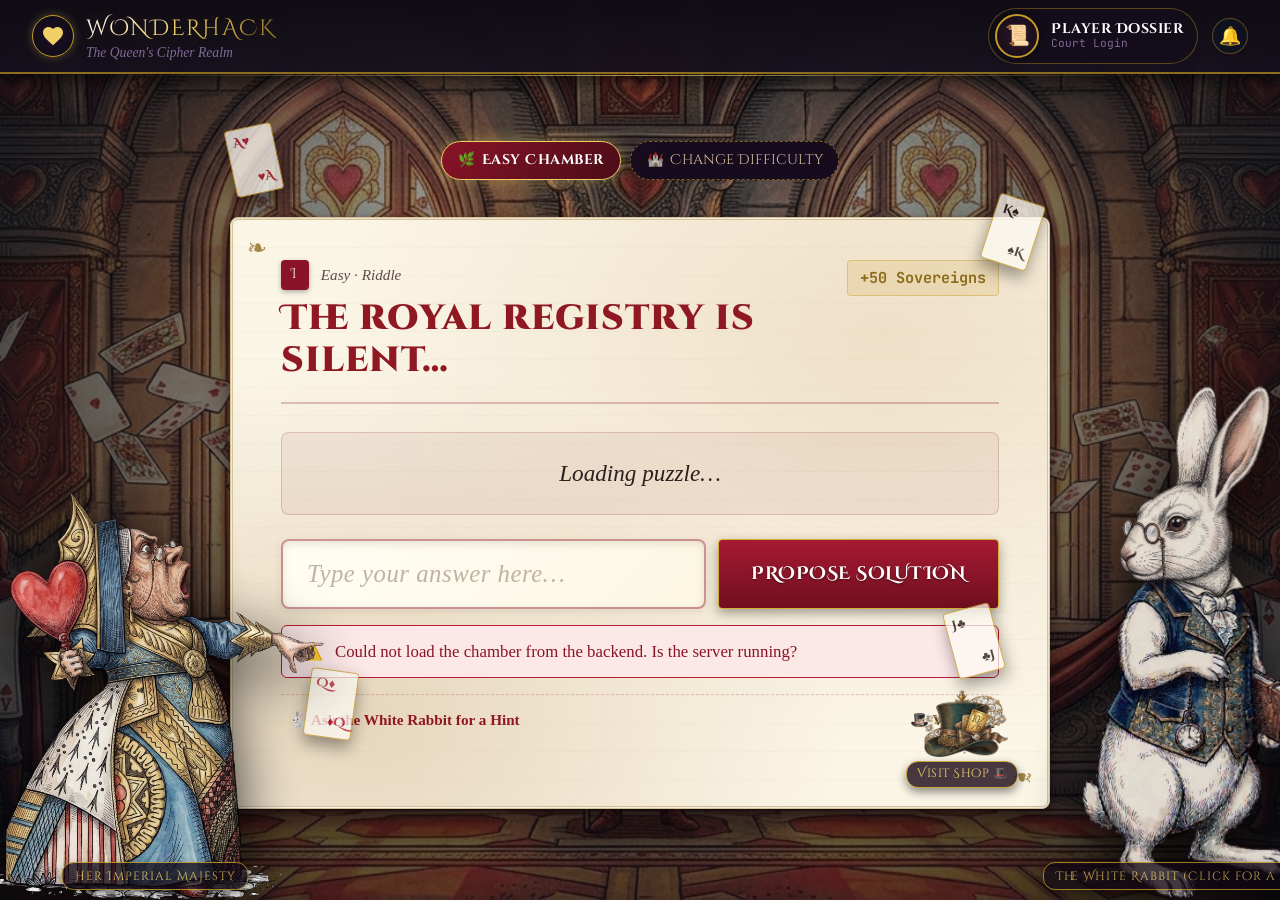
==== public/challenges/easy/index.html @ d00d1446 "Cache bust: bump all script version query params - main.js: 21 -> 22 - characters.js: 20 -> 21 - ses" ====
<!DOCTYPE html>
<html lang="en">
<head>
  <meta charset="UTF-8">
  <meta name="viewport" content="width=device-width, initial-scale=1.0">
  <meta http-equiv="Cache-Control" content="no-cache, no-store, must-revalidate">
  <title>Easy Trials: The Garden Gate — WonderHack</title>
  <link rel="stylesheet" href="../../css/main.css?v=15">
  <link rel="stylesheet" href="../../css/puzzles.css?v=14">
  <link rel="stylesheet" href="../../css/queen-corruption.css?v=1">
  <link rel="icon" type="image/svg+xml" href="../../assets/images/ui/card-suits.svg">
  <style>
    /* Hat icon position override for Easy */
    .parchment-window .puzzle-hat-btn { display: none !important; }
    .parchment-window .puzzle-hat-shop-link {
      position: absolute !important;
      left: auto !important; right: 18px !important;
      bottom: 18px !important; top: auto !important;
    }
    .parchment-window .puzzle-hat-shop-link .puzzle-hat-icon {
      width: 134px !important; height: 67px !important;
    }
    @media (max-width: 768px) {
      .parchment-window .puzzle-hat-shop-link .puzzle-hat-icon {
        width: 98px !important; height: 49px !important;
      }
    }

    /* ---- Puzzle question display ---- */
    .puzzle-question-box {
      background: rgba(122, 18, 35, 0.06);
      border: 1.5px solid rgba(122, 18, 35, 0.18);
      border-radius: 8px;
      padding: 1.25rem 1.5rem;
      margin-bottom: 1.5rem;
      font-family: var(--font-story);
      font-size: 1.45rem;
      line-height: 1.75;
      color: var(--parchment-ink);
      font-style: italic;
      text-align: center;
    }

    /* ---- Hint log below input ---- */
    #hint-log {
      display: none;
      margin-top: 1rem;
      padding: 0.75rem 1rem;
      background: rgba(240, 207, 101, 0.08);
      border: 1px dashed rgba(197, 155, 39, 0.4);
      border-radius: 6px;
      max-height: 220px;
      overflow-y: auto;
    }
    .hint-log-item {
      display: flex;
      gap: 0.5rem;
      align-items: flex-start;
      padding: 0.35rem 0;
      border-bottom: 1px dashed rgba(138, 19, 39, 0.1);
      font-family: var(--font-story);
      font-size: 0.95rem;
      color: var(--parchment-ink);
    }
    .hint-log-item:last-child { border-bottom: none; }
    .hint-log-number {
      white-space: nowrap;
      font-weight: 700;
      color: #7a3010;
      flex-shrink: 0;
    }
    .hint-log-text { font-style: italic; }

    /* ---- Locked tab style ---- */
    .puzzle-tab-btn.locked {
      opacity: 0.42;
      cursor: not-allowed;
      border-color: rgba(100, 100, 100, 0.3);
    }
    .puzzle-tab-btn.locked:hover {
      transform: none;
      background: rgba(20, 14, 26, 0.85);
      border-color: rgba(100, 100, 100, 0.3);
      color: var(--color-lavender-bright);
    }

    /* ---- Queen's Forbidden Gate Banner & Card Styles ---- */
    .gate-challenge-banner {
      background: rgba(20, 14, 26, 0.9);
      border: 1.5px solid var(--color-gold-antique);
      border-radius: 8px;
      padding: 0.9rem 1.4rem;
      margin-bottom: 1.25rem;
      display: flex;
      align-items: center;
      justify-content: space-between;
      gap: 1.25rem;
      box-shadow: var(--shadow-gothic-md);
      backdrop-filter: blur(8px);
    }
    .gate-banner-content {
      display: flex;
      align-items: center;
      gap: 1rem;
    }
    .gate-banner-icon {
      font-size: 2.2rem;
    }
    .gate-banner-title {
      font-family: var(--font-display);
      font-size: 1.15rem;
      color: var(--color-gold-bright);
      margin: 0 0 0.25rem 0;
      letter-spacing: 0.5px;
    }
    .gate-banner-text {
      font-family: var(--font-story);
      font-size: 0.95rem;
      color: #ede1cb;
      margin: 0;
      font-style: italic;
    }
    .narrative-clue {
      background: rgba(240, 207, 101, 0.1);
      border-left: 3px solid #c59b27;
      padding: 0.75rem 1.2rem;
      margin: 1.25rem 0;
      border-radius: 4px;
      font-family: var(--font-story);
      font-size: 1.05rem;
      color: #5a3010;
      line-height: 1.5;
    }
    .gate-status-card {
      background: #fdf8ef;
      border: 1.5px dashed #c4ab85;
      border-radius: 8px;
      padding: 1rem 1.5rem;
      margin-bottom: 1.5rem;
      display: flex;
      flex-wrap: wrap;
      gap: 1.5rem;
      justify-content: space-around;
      align-items: center;
    }
    .gate-status-row {
      display: flex;
      align-items: center;
      gap: 0.5rem;
      font-family: var(--font-mono);
      font-size: 0.95rem;
    }
    .gate-status-label {
      font-weight: 700;
      color: #6a4020;
    }
    .gate-status-val.status-locked {
      color: #8a1327;
      font-weight: 700;
      background: rgba(138, 19, 39, 0.1);
      padding: 0.2rem 0.6rem;
      border-radius: 4px;
    }
    .gate-status-val.status-granted {
      color: #25612c;
      font-weight: 700;
      background: rgba(37, 97, 44, 0.12);
      padding: 0.2rem 0.6rem;
      border-radius: 4px;
    }
    .gate-status-val.status-denied {
      color: #8a1327;
      font-weight: 700;
    }
    .gate-action-container {
      display: flex;
      justify-content: center;
      margin: 1.5rem 0;
    }
    .gate-unlock-btn {
      font-size: 1.15rem;
      padding: 0.85rem 2rem;
    }
    .gate-success-panel {
      margin-top: 1.5rem;
      display: flex;
      flex-direction: column;
      gap: 1.25rem;
      animation: fadeIn 0.4s ease;
    }
    .flag-container-card {
      background: #f3f9f3;
      border: 2px solid #3c8d45;
      border-radius: 8px;
      padding: 1.25rem 1.75rem;
      box-shadow: 0 4px 12px rgba(45, 106, 52, 0.15);
    }
    .flag-card-header {
      display: flex;
      align-items: center;
      gap: 0.75rem;
      margin-bottom: 0.75rem;
    }
    .flag-crown-icon {
      font-size: 1.8rem;
    }
    .flag-card-title {
      font-family: var(--font-display);
      font-size: 1.3rem;
      color: #1e5a26;
      margin: 0;
      letter-spacing: 0.5px;
    }
    .flag-box {
      display: flex;
      align-items: center;
      justify-content: space-between;
      flex-wrap: wrap;
      gap: 1rem;
      background: #fff;
      border: 1px solid #94cb9b;
      padding: 0.85rem 1.25rem;
      border-radius: 6px;
    }
    .flag-label {
      font-family: var(--font-story);
      font-weight: 700;
      color: #2a522e;
    }
    .flag-code {
      font-family: var(--font-mono);
      font-size: 1.2rem;
      font-weight: 700;
      color: #0e4b17;
      background: rgba(37, 97, 44, 0.08);
      padding: 0.3rem 0.75rem;
      border-radius: 4px;
      letter-spacing: 1px;
    }
    .educational-feedback-card {
      background: #fffdf5;
      border: 1.5px solid #d4af37;
      border-left: 5px solid #8a1327;
      border-radius: 8px;
      padding: 1.25rem 1.5rem;
    }
    .edu-title {
      font-family: var(--font-display);
      font-size: 1.15rem;
      color: #7a1223;
      margin: 0 0 0.5rem 0;
      letter-spacing: 0.5px;
    }
    .edu-text {
      font-family: var(--font-story);
      font-size: 1.05rem;
      line-height: 1.6;
      color: #3e2815;
      margin: 0;
    }
    .gate-tab-btn {
      border-color: rgba(197, 155, 39, 0.6) !important;
      color: var(--color-gold-bright) !important;
      font-weight: 700;
    }
    .gate-tab-btn.active {
      background: rgba(122, 18, 35, 0.85) !important;
      border-color: var(--color-gold-bright) !important;
    }
  </style>
</head>
<body class="puzzle-room-body" data-base-path="../../">

  <!-- Mount Point for Shared Header Navigation -->
  <header id="wonder-header-mount"></header>

  <!-- Ambient Floating Playing Cards -->
  <div class="floating-card-decor heart"    style="top: 14%; left: 18%; transform: rotate(-12deg);"><span>A♥</span><span style="align-self:flex-end;">♥A</span></div>
  <div class="floating-card-decor spade"   style="top: 22%; right: 19%; transform: rotate(18deg);"><span>K♠</span><span style="align-self:flex-end;">♠K</span></div>
  <div class="floating-card-decor diamond" style="bottom: 18%; left: 24%; transform: rotate(8deg);"><span>Q♦</span><span style="align-self:flex-end;">♦Q</span></div>
  <div class="floating-card-decor club"    style="bottom: 25%; right: 22%; transform: rotate(-15deg);"><span>J♣</span><span style="align-self:flex-end;">♣J</span></div>

  <!-- Queen of Hearts -->
  <aside class="queen-character-wrapper character-sprite" id="queen-sprite" title="Click to provoke Her Majesty's royal wrath">
    <img src="../../assets/images/characters/queen.png" alt="The Queen of Hearts">
    <div class="character-tag">Her Imperial Majesty</div>
  </aside>

  <!-- Queen's Speech Bubble -->
  <div class="dialogue-bubble bubble-queen" id="queen-bubble" role="dialog" aria-live="polite">
    <div class="dialogue-bubble-header">
      <span class="dialogue-speaker-name">Queen of Hearts</span>
      <button class="dialogue-close-btn" aria-label="Close speech bubble">&times;</button>
    </div>
    <div class="dialogue-bubble-text">"Off with their passwords! You dare enter my royal sanctuary?"</div>
  </div>

  <!-- White Rabbit -->
  <aside class="rabbit-character-wrapper character-sprite" id="rabbit-sprite" title="Click the White Rabbit for a hint!">
    <img src="../../assets/images/characters/white-rabbit.png" alt="The White Rabbit">
    <div class="character-tag">The White Rabbit (Click for a hint!)</div>
  </aside>

  <!-- White Rabbit's Speech Bubble -->
  <div class="dialogue-bubble bubble-rabbit" id="rabbit-bubble" role="dialog" aria-live="polite">
    <div class="dialogue-bubble-header">
      <span class="dialogue-speaker-name">White Rabbit</span>
      <button class="dialogue-close-btn" aria-label="Close speech bubble">&times;</button>
    </div>
    <div class="dialogue-bubble-text">"Oh dear, oh dear! You'll need my hints — click on me!"</div>
  </div>

  <!-- Main Puzzle Stage -->
  <main class="puzzle-stage-container">
    <div class="puzzle-main-content">

      <!-- Chamber switcher bar -->
      <nav class="difficulty-switcher-bar" aria-label="Current Chamber">
        <span class="diff-btn active" style="cursor:default;" title="Active Chamber: Easy">
          <span>🌿</span> Easy Chamber
        </span>
        <a href="../../puzzles.html" class="diff-hub-btn" title="Return to Castle Grand Hall">
          <span>🏰</span> Change Difficulty
        </a>
      </nav>

      <!-- Queen's Forbidden Gate challenge now lives on the landing page as
           the checkIsSolved() helper. The chamber itself only hosts riddles. -->

      <!-- Puzzle Tabs Bar -->
      <div class="puzzle-tabs-bar" id="puzzle-tabs" role="tablist" aria-label="Puzzle Navigator">
        <!-- Tabs rendered by WonderPuzzleEngine from the backend catalogue -->
      </div>

      <!-- Parchment Window -->
      <article class="parchment-window" id="main-parchment-window" style="position:relative;">

        <!-- Riddle View (Chamber Riddles I–V) -->
        <div id="riddle-view">
          <header class="parchment-header">
            <div>
              <div class="parchment-meta">
                <span class="puzzle-number-badge" id="puzzle-number-badge">I</span>
                <span class="puzzle-difficulty-tag" id="puzzle-difficulty-tag">Easy · Riddle</span>
              </div>
              <h1 class="parchment-title" id="puzzle-title">Loading…</h1>
            </div>
            <div class="parchment-reward" id="puzzle-reward-pts">+50 Sovereigns</div>
          </header>

          <div class="parchment-body">

            <!-- Question -->
            <div class="puzzle-question-box" id="puzzle-question-text">
              Loading puzzle…
            </div>

            <!-- Answer Form -->
            <form id="puzzle-solution-form" autocomplete="off" style="margin-bottom:0;">
              <div class="puzzle-answer-row">
                <input
                  type="text"
                  id="puzzle-answer-input"
                  class="puzzle-answer-input"
                  placeholder="Type your answer here…"
                  aria-label="Your answer"
                  autocomplete="off"
                  spellcheck="false"
                >
                <button type="submit" id="submit-answer-btn" class="btn-victorian btn-crimson puzzle-submit-btn">
                  Propose Solution
                </button>
              </div>

              <!-- Feedback Banner -->
              <div id="puzzle-feedback" class="feedback-banner" style="display:none;" role="alert" aria-live="polite"></div>

              <!-- Hint log — accumulates each revealed hint -->
              <div id="hint-log" aria-live="polite" aria-label="Revealed hints"></div>

              <!-- Hint / shop quick bar -->
              <div class="hints-quick-bar">
                <button type="button" id="rabbit-hint-btn" class="rabbit-hint-btn" title="Ask the White Rabbit for a hint">
                  🐇 Ask the White Rabbit for a Hint
                </button>
                <a href="../../mad-hatter.html?from=easy" class="hatter-shop-link" title="Visit Mad Hatter's Tea Shop">
                  🎩 Visit Shop
                </a>
              </div>
            </form>

          </div><!-- .parchment-body -->
        </div><!-- #riddle-view -->

        <!-- Hat shop icon -->
        <a href="../../mad-hatter.html?from=easy" class="puzzle-hat-shop-link" title="Visit Mad Hatter's Tea Shop">
          <img src="../../assets/images/ui/hat.png" alt="Mad Hatter's Hat" class="puzzle-hat-icon">
          <span class="character-tag">Visit Shop 🎩</span>
        </a>

      </article><!-- .parchment-window -->

    </div>
  </main>

  <!-- Scripts -->
  <script src="../../js/main.js?v=22"></script>
  <script src="../../js/characters.js?v=21"></script>
  <script src="../../js/session.js?v=10"></script>
  <script src="../../js/check-is-solved.js?v=6"></script>
  <script src="../../js/puzzle-engine.js?v=22"></script>
  <script src="../../js/chamber.js?v=2"></script>
  <script>
    document.addEventListener('DOMContentLoaded', () => {
      WonderUI.initHeader('puzzles', '../../');
    });
  </script>
</body>
</html>
---- public/css/main.css ----
/* ==========================================================================
   WONDERHACK — Gothic Wonderland Design System
   Art Direction: Victorian Gothic, Mysterious Wonderland, Antique Storybook
   ========================================================================== */

@import url('https://fonts.googleapis.com/css2?family=Cinzel+Decorative:wght@700;900&family=IM+Fell+English:ital@0;1&family=Cormorant+Garamond:ital,wght@0,500;0,600;0,700;1,400&family=JetBrains+Mono:wght@400;600&display=swap');

:root {
  /* Royal Wonderland Color Palette */
  --color-plum-900: #140817;
  --color-plum-800: #210d26;
  --color-plum-700: #33153b;
  --color-plum-600: #4a2155;
  
  --color-midnight-950: #080c14;
  --color-midnight-900: #0f1624;
  --color-midnight-800: #182338;
  --color-midnight-700: #243553;

  --color-crimson-queen: #8a1327;
  --color-crimson-bright: #b81d38;
  --color-crimson-glow: rgba(184, 29, 56, 0.4);

  --color-teal-muted: #1a3835;
  --color-teal-deep: #112624;
  --color-teal-glow: rgba(43, 97, 91, 0.35);

  --color-gold-dark: #8c6d1d;
  --color-gold-antique: #c59b27;
  --color-gold-bright: #f0cf65;
  --color-gold-glow: rgba(240, 207, 101, 0.3);

  --color-lavender-dim: #7f6a96;
  --color-lavender-bright: #ccafe6;
  
  /* Antique Parchment & Readability */
  --parchment-base: #fbf5e6;
  --parchment-bg: #fbf5e6;
  --parchment-cream: #fbf5e6;
  --color-parchment-light: #f7f1e1;
  --parchment-border: #d4c29c;
  --parchment-stain: #e8dcc4;
  --parchment-shadow: rgba(20, 10, 5, 0.55);
  --parchment-ink: #2b1f1d;
  --parchment-ink-muted: #5e4b47;
  --parchment-ink-red: #8f1822;

  /* Typography */
  --font-display: 'Cinzel Decorative', 'Georgia', serif;
  --font-story: 'IM Fell English', 'Georgia', serif;
  --font-body: 'Cormorant Garamond', 'Garamond', 'Georgia', serif;
  --font-mono: 'JetBrains Mono', 'Courier New', monospace;

  /* Elevation & Ornate Shadows */
  --shadow-gothic-sm: 0 4px 12px rgba(0, 0, 0, 0.5);
  --shadow-gothic-md: 0 10px 30px rgba(8, 5, 12, 0.7), 0 0 15px rgba(197, 155, 39, 0.2);
  --shadow-gothic-lg: 0 20px 50px rgba(5, 3, 8, 0.85), 0 0 30px rgba(138, 19, 39, 0.3);
  --shadow-parchment: 0 15px 35px var(--parchment-shadow), 0 2px 6px rgba(0,0,0,0.4);

  /* Transitions */
  --transition-gentle: all 0.25s cubic-bezier(0.2, 0.8, 0.2, 1);
  --transition-theatrical: all 0.4s cubic-bezier(0.34, 1.56, 0.64, 1);

  /* Nav & UI metrics */
  --nav-height: 74px;
}

/* ==========================================================================
   CSS Reset & Base
   ========================================================================== */

*, *::before, *::after {
  box-sizing: border-box;
  margin: 0;
  padding: 0;
}

html {
  font-size: 16px;
  scroll-behavior: smooth;
  height: 100%;
}

body {
  min-height: 100%;
  font-family: var(--font-body);
  font-size: 1.125rem;
  line-height: 1.6;
  color: var(--color-lavender-bright);
  background-color: var(--color-midnight-950);
  background-attachment: fixed;
  background-size: cover;
  background-position: center center;
  background-repeat: no-repeat;
  overflow-x: hidden;
  position: relative;
  -webkit-font-smoothing: antialiased;
}

/* Atmospheric Ambient Vignette & Fog */
body::before {
  content: "";
  position: fixed;
  inset: 0;
  background: radial-gradient(circle at 50% 40%, rgba(15, 22, 36, 0.2) 0%, rgba(8, 12, 20, 0.75) 85%, rgba(6, 9, 15, 0.95) 100%);
  pointer-events: none;
  z-index: 1;
}

/* Subtle Floating Dust & Sparkles Overlay */
body::after {
  content: "";
  position: fixed;
  inset: 0;
  background-image: radial-gradient(rgba(240, 207, 101, 0.08) 1px, transparent 1px);
  background-size: 48px 48px;
  pointer-events: none;
  z-index: 1;
  opacity: 0.6;
}

a {
  color: var(--color-gold-bright);
  text-decoration: none;
  transition: var(--transition-gentle);
}

a:hover, a:focus-visible {
  color: #fff;
  text-shadow: 0 0 10px var(--color-gold-glow);
}

button, input, select, textarea {
  font-family: inherit;
  font-size: inherit;
  color: inherit;
}

button {
  cursor: pointer;
  background: none;
  border: none;
  outline: none;
}

:focus-visible {
  outline: 2px solid var(--color-gold-bright);
  outline-offset: 3px;
}

/* ==========================================================================
   PERSISTENT TOP NAVIGATION BAR
   ========================================================================== */

.wonder-header {
  position: fixed;
  top: 0;
  left: 0;
  right: 0;
  height: var(--nav-height);
  background: linear-gradient(180deg, rgba(15, 12, 20, 0.96) 0%, rgba(20, 15, 28, 0.88) 100%);
  backdrop-filter: blur(10px);
  border-bottom: 2px solid var(--color-gold-dark);
  box-shadow: 0 6px 24px rgba(0, 0, 0, 0.7);
  display: flex;
  align-items: center;
  justify-content: space-between;
  padding: 0 2rem;
  z-index: 100;
}

.wonder-header::after {
  content: "";
  position: absolute;
  bottom: -4px;
  left: 10%;
  right: 10%;
  height: 1px;
  background: linear-gradient(90deg, transparent, var(--color-gold-bright), transparent);
  opacity: 0.7;
}

/* Brand / Game Title */
.nav-brand {
  display: flex;
  align-items: center;
  gap: 0.75rem;
}

.brand-crest {
  width: 42px;
  height: 42px;
  border: 1.5px solid var(--color-gold-antique);
  border-radius: 50%;
  padding: 4px;
  background: radial-gradient(circle, var(--color-plum-800) 0%, var(--color-midnight-950) 100%);
  display: flex;
  align-items: center;
  justify-content: center;
  box-shadow: 0 0 10px var(--color-gold-glow);
}

.brand-crest svg {
  width: 24px;
  height: 24px;
  fill: var(--color-gold-bright);
}

.brand-title {
  font-family: var(--font-display);
  font-size: 1.35rem;
  letter-spacing: 2px;
  background: linear-gradient(135deg, #fff 0%, var(--color-gold-bright) 50%, var(--color-gold-dark) 100%);
  -webkit-background-clip: text;
  -webkit-text-fill-color: transparent;
  text-shadow: 0 0 20px rgba(240, 207, 101, 0.2);
}

.brand-subtitle {
  font-family: var(--font-story);
  font-style: italic;
  font-size: 0.85rem;
  color: var(--color-lavender-dim);
  display: block;
  line-height: 1;
}

/* Nav Links */
.nav-links {
  display: flex;
  align-items: center;
  list-style: none;
  gap: 1.25rem;
}

.nav-item a {
  display: flex;
  align-items: center;
  gap: 0.4rem;
  font-family: var(--font-display);
  font-size: 0.9rem;
  letter-spacing: 1px;
  padding: 0.4rem 0.8rem;
  border-radius: 4px;
  color: var(--color-lavender-bright);
  border: 1px solid transparent;
  transition: var(--transition-gentle);
}

.nav-item a:hover {
  color: var(--color-gold-bright);
  border-color: rgba(197, 155, 39, 0.4);
  background: rgba(197, 155, 39, 0.08);
}

.nav-item.active a {
  color: var(--color-gold-bright);
  border-color: var(--color-gold-antique);
  background: linear-gradient(180deg, rgba(138, 19, 39, 0.25) 0%, rgba(197, 155, 39, 0.15) 100%);
  box-shadow: 0 0 12px rgba(197, 155, 39, 0.2);
}

/* Special Mad Hatter Tea Room Link */
.puzzle-hat-shop-link {
  position: absolute;
  left: auto;
  right: 18px;
  bottom: 18px;
  top: auto;
  display: flex;
  flex-direction: column;
  align-items: center;
  text-decoration: none;
  cursor: pointer;
  z-index: 30;
  user-select: none;
  transition: transform 0.3s cubic-bezier(0.34, 1.56, 0.64, 1), filter 0.3s ease;
}

.puzzle-hat-shop-link:hover {
  transform: translateY(-6px) scale(1.18) rotate(-3deg);
  filter: drop-shadow(0 15px 25px rgba(138, 19, 39, 0.45)) drop-shadow(0 0 20px rgba(240, 207, 101, 0.75));
}

.puzzle-hat-shop-link .puzzle-hat-icon {
  width: 134px;
  height: 67px;
  object-fit: contain;
  mix-blend-mode: multiply;
  transition: transform 0.3s cubic-bezier(0.34, 1.56, 0.64, 1);
  display: block;
}

.puzzle-hat-shop-link:hover .puzzle-hat-icon {
  transform: scale(1.1);
}

.puzzle-hat-btn {
  transition: transform 0.3s cubic-bezier(0.34, 1.56, 0.64, 1), box-shadow 0.3s ease;
}

.puzzle-hat-btn:hover {
  transform: translateY(-3px) scale(1.08);
  box-shadow: 0 8px 24px rgba(240, 207, 101, 0.5);
}

.puzzle-hat-btn img {
  mix-blend-mode: multiply;
  transition: transform 0.3s cubic-bezier(0.34, 1.56, 0.64, 1);
}

.puzzle-hat-btn:hover img {
  transform: scale(1.2) rotate(-4deg);
}

.nav-hatter-btn {
  display: flex;
  align-items: center;
  gap: 0.5rem;
  background: linear-gradient(135deg, #2d1822 0%, #461b2d 100%);
  border: 1.5px solid var(--color-gold-antique);
  border-radius: 24px;
  padding: 0.4rem 1rem;
  color: var(--color-gold-bright) !important;
  font-family: var(--font-display);
  font-size: 0.85rem;
  letter-spacing: 1px;
  box-shadow: 0 0 14px rgba(197, 155, 39, 0.25);
  transition: var(--transition-gentle);
  position: relative;
  overflow: hidden;
}

.nav-hatter-btn img, .nav-hatter-btn svg {
  width: 26px;
  height: 26px;
  object-fit: contain;
  filter: drop-shadow(0 2px 4px rgba(0, 0, 0, 0.4));
  transition: transform 0.25s ease;
}

.nav-hatter-btn:hover img {
  transform: rotate(-8deg) scale(1.1);
}

.nav-hatter-btn:hover {
  transform: translateY(-2px);
  box-shadow: 0 4px 20px rgba(240, 207, 101, 0.4);
  border-color: var(--color-gold-bright);
  background: linear-gradient(135deg, #3d1c2f 0%, #5d213b 100%);
}

/* Points HUD Counter */
.nav-points-chip {
  display: flex;
  align-items: center;
  gap: 0.4rem;
  background: rgba(15, 22, 36, 0.85);
  border: 1px solid var(--color-gold-antique);
  border-radius: 20px;
  padding: 0.35rem 0.85rem;
  color: var(--color-gold-bright);
  font-family: var(--font-mono);
  font-size: 0.95rem;
  font-weight: 600;
  box-shadow: inset 0 0 8px rgba(0, 0, 0, 0.6);
}

.nav-points-chip .coin-icon {
  width: 18px;
  height: 18px;
  fill: var(--color-gold-bright);
}

/* Player Profile Widget */
.nav-profile {
  display: flex;
  align-items: center;
  gap: 0.75rem;
  background: rgba(20, 15, 28, 0.7);
  border: 1px solid rgba(197, 155, 39, 0.4);
  border-radius: 30px;
  padding: 0.3rem 0.9rem 0.3rem 0.35rem;
  cursor: pointer;
  transition: var(--transition-gentle);
  text-decoration: none;
}

.nav-profile:hover {
  border-color: var(--color-gold-bright);
  background: rgba(33, 22, 45, 0.85);
  box-shadow: 0 0 15px rgba(197, 155, 39, 0.25);
}

.nav-profile.active {
  border-color: var(--color-gold-bright);
  background: rgba(45, 24, 60, 0.9);
  box-shadow: 0 0 16px rgba(240, 207, 101, 0.4);
}

.nav-avatar-cameo {
  width: 44px;
  height: 44px;
  border-radius: 50%;
  border: 2px solid var(--color-gold-antique);
  overflow: hidden;
  background: radial-gradient(circle, #f5eedc 30%, #c4a9dd 100%);
  display: flex;
  align-items: center;
  justify-content: center;
  box-shadow: 0 0 8px rgba(0, 0, 0, 0.6);
}

.nav-avatar-cameo img {
  width: 100%;
  height: 100%;
  object-fit: cover;
  object-position: top center;
}

.nav-player-details {
  display: flex;
  flex-direction: column;
  line-height: 1.15;
}

.nav-player-name {
  font-family: var(--font-display);
  font-size: 0.85rem;
  font-weight: 700;
  color: #fff;
  letter-spacing: 0.5px;
}

.nav-player-email {
  font-family: var(--font-mono);
  font-size: 0.7rem;
  color: var(--color-lavender-dim);
}

/* Nav Court Login Button for Guest Visitors */
.nav-login-btn {
  display: inline-flex;
  align-items: center;
  gap: 0.5rem;
  background: linear-gradient(135deg, var(--color-crimson-queen) 0%, #4a0d18 100%);
  border: 1.5px solid var(--color-gold-bright);
  border-radius: 20px;
  padding: 0.45rem 1.15rem;
  color: #fff !important;
  font-family: var(--font-display);
  font-size: 0.85rem;
  letter-spacing: 0.8px;
  text-decoration: none;
  box-shadow: 0 4px 15px rgba(138, 19, 39, 0.4);
  transition: var(--transition-gentle);
  white-space: nowrap;
}

.nav-login-btn:hover {
  transform: translateY(-2px);
  border-color: #fff;
  box-shadow: 0 6px 20px rgba(240, 207, 101, 0.45);
}

.nav-logout-btn {
  background: #2b1828;
  border: 1px solid rgba(197, 155, 39, 0.5);
  color: var(--color-gold-bright);
  font-family: var(--font-story);
  font-size: 0.8rem;
  border-radius: 4px;
  padding: 0.2rem 0.5rem;
  cursor: pointer;
  transition: var(--transition-gentle);
  white-space: nowrap;
}

.nav-logout-btn:hover {
  border-color: var(--color-crimson-bright);
  background: var(--color-crimson-queen);
  color: #fff;
}

/* Audio Toggle Control */
.nav-audio-toggle {
  width: 36px;
  height: 36px;
  border-radius: 50%;
  border: 1px solid rgba(197, 155, 39, 0.4);
  background: rgba(15, 22, 36, 0.7);
  display: flex;
  align-items: center;
  justify-content: center;
  color: var(--color-gold-antique);
  transition: var(--transition-gentle);
}

.nav-audio-toggle:hover {
  border-color: var(--color-gold-bright);
  color: var(--color-gold-bright);
  box-shadow: 0 0 10px var(--color-gold-glow);
}

/* ==========================================================================
   PARCHMENT WINDOW COMPONENT (Used across Puzzles & Hint Shop)
   ========================================================================== */

.parchment-window {
  position: relative;
  background-color: #fbf5e6 !important;
  background-image: 
    radial-gradient(ellipse at 80% 20%, rgba(200, 160, 110, 0.25) 0%, transparent 60%),
    radial-gradient(ellipse at 15% 85%, rgba(180, 140, 90, 0.3) 0%, transparent 50%),
    repeating-linear-gradient(transparent, transparent 27px, rgba(160, 130, 90, 0.08) 28px);
  border: 3px double var(--parchment-border);
  box-shadow: var(--shadow-parchment);
  color: var(--parchment-ink);
  border-radius: 8px;
  padding: 2.5rem 3rem;
  max-width: 820px;
  width: 100%;
  margin: 0 auto;
  z-index: 10;
}

/* Ornate Victorian Corner Accents */
.parchment-window::before,
.parchment-window::after {
  content: "❧";
  position: absolute;
  font-family: var(--font-display);
  font-size: 1.5rem;
  color: var(--color-gold-dark);
  opacity: 0.8;
}

.parchment-window::before {
  top: 10px;
  left: 14px;
}

.parchment-window::after {
  bottom: 10px;
  right: 14px;
  transform: rotate(180deg);
}

.parchment-header {
  border-bottom: 2px solid rgba(138, 19, 39, 0.25);
  padding-bottom: 1.25rem;
  margin-bottom: 1.75rem;
  display: flex;
  align-items: flex-start;
  justify-content: space-between;
  gap: 1.5rem;
}

.parchment-meta {
  display: flex;
  align-items: center;
  gap: 0.75rem;
  margin-bottom: 0.5rem;
}

.puzzle-number-badge {
  font-family: var(--font-display);
  font-size: 0.85rem;
  letter-spacing: 1px;
  text-transform: uppercase;
  color: #fff;
  background: var(--color-crimson-queen);
  padding: 0.25rem 0.65rem;
  border-radius: 4px;
  box-shadow: 0 2px 5px rgba(0,0,0,0.3);
}

.puzzle-difficulty-tag {
  font-family: var(--font-story);
  font-size: 0.95rem;
  font-style: italic;
  color: var(--parchment-ink-muted);
}

.puzzle-points-reward {
  font-family: var(--font-mono);
  font-size: 0.95rem;
  font-weight: 700;
  color: var(--color-gold-dark);
  background: rgba(197, 155, 39, 0.15);
  border: 1px solid rgba(197, 155, 39, 0.4);
  padding: 0.25rem 0.65rem;
  border-radius: 4px;
}

.parchment-title {
  font-family: var(--font-display);
  font-size: 2.2rem;
  font-weight: 900;
  color: var(--parchment-ink-red);
  line-height: 1.2;
  letter-spacing: 1px;
}

.parchment-body {
  font-family: var(--font-story);
  font-size: 1.35rem;
  line-height: 1.75;
  color: var(--parchment-ink);
  margin-bottom: 2rem;
}

.parchment-body p {
  margin-bottom: 1.1rem;
}

.parchment-body em {
  color: var(--parchment-ink-red);
}

/* Cipher / Artifact Container inside parchment */
.cipher-scroll {
  background: rgba(30, 20, 15, 0.06);
  border: 1px dashed rgba(138, 19, 39, 0.4);
  border-radius: 6px;
  padding: 1.25rem 1.5rem;
  margin: 1.5rem 0;
  position: relative;
}

.cipher-scroll-title {
  font-family: var(--font-display);
  font-size: 0.85rem;
  letter-spacing: 1.5px;
  text-transform: uppercase;
  color: var(--parchment-ink-red);
  margin-bottom: 0.5rem;
  display: flex;
  align-items: center;
  justify-content: space-between;
}

.cipher-code-text {
  font-family: var(--font-mono);
  font-size: 1rem;
  line-height: 1.5;
  color: #1a100f;
  background: #ede3cc;
  padding: 0.85rem 1rem;
  border-radius: 4px;
  border: 1px solid #d4c09d;
  word-break: break-all;
  user-select: all;
}

.copy-btn {
  font-family: var(--font-body);
  font-size: 0.85rem;
  font-weight: 600;
  color: var(--color-crimson-queen);
  background: transparent;
  border: 1px solid var(--color-crimson-queen);
  border-radius: 3px;
  padding: 0.15rem 0.5rem;
  transition: var(--transition-gentle);
}

.copy-btn:hover {
  background: var(--color-crimson-queen);
  color: #fff;
}

/* Input & Interaction Controls */
.parchment-form {
  display: flex;
  flex-direction: column;
  gap: 1.25rem;
}

.input-group {
  display: flex;
  gap: 0.75rem;
  width: 100%;
}

.parchment-input {
  flex: 1;
  background: #fbf8f0;
  border: 2px solid #b8a483;
  border-radius: 4px;
  padding: 0.75rem 1.15rem;
  font-family: var(--font-mono);
  font-size: 1.05rem;
  color: #1a100f;
  transition: var(--transition-gentle);
  box-shadow: inset 0 2px 4px rgba(0, 0, 0, 0.08);
}

.parchment-input:focus {
  border-color: var(--color-crimson-queen);
  outline: none;
  background: #ffffff;
  box-shadow: 0 0 0 3px rgba(138, 19, 39, 0.2);
}

.parchment-input::placeholder {
  font-family: var(--font-story);
  font-style: italic;
  color: #94806a;
}

/* Victorian Action Buttons */
.btn-victorian {
  display: inline-flex;
  align-items: center;
  justify-content: center;
  gap: 0.5rem;
  font-family: var(--font-display);
  font-size: 0.95rem;
  letter-spacing: 1.5px;
  text-transform: uppercase;
  font-weight: 700;
  padding: 0.75rem 1.75rem;
  border-radius: 4px;
  transition: var(--transition-gentle);
  position: relative;
  text-shadow: 0 1px 2px rgba(0, 0, 0, 0.5);
  box-shadow: 0 4px 12px rgba(0, 0, 0, 0.35);
}

.btn-crimson {
  background: linear-gradient(180deg, #a61a32 0%, #700f1f 100%);
  color: #fff;
  border: 1.5px solid #d4af37;
}

.btn-crimson:hover {
  background: linear-gradient(180deg, #be203d 0%, #851227 100%);
  border-color: #f0cf65;
  transform: translateY(-2px);
  box-shadow: 0 6px 18px rgba(138, 19, 39, 0.5), 0 0 15px rgba(240, 207, 101, 0.3);
}

.btn-gold {
  background: linear-gradient(180deg, #d4af37 0%, #997316 100%);
  color: #211204;
  border: 1.5px solid #fff;
  text-shadow: none;
}

.btn-gold:hover {
  background: linear-gradient(180deg, #ebd068 0%, #b88d22 100%);
  transform: translateY(-2px);
  box-shadow: 0 6px 18px rgba(197, 155, 39, 0.5);
}

.btn-secondary {
  background: rgba(33, 20, 25, 0.85);
  color: var(--color-lavender-bright);
  border: 1.5px solid rgba(197, 155, 39, 0.5);
}

.btn-secondary:hover {
  background: rgba(48, 28, 38, 0.95);
  color: #fff;
  border-color: var(--color-gold-bright);
}

/* Feedback Alert Banners */
.feedback-banner {
  display: none;
  padding: 0.85rem 1.25rem;
  border-radius: 6px;
  font-family: var(--font-story);
  font-size: 1.05rem;
  line-height: 1.4;
  animation: fadeInDown 0.3s ease;
}

.feedback-banner.show {
  display: flex;
  align-items: center;
  gap: 0.75rem;
}

.feedback-banner.success {
  background: #d4ebd4;
  color: #144d18;
  border: 1.5px solid #3c8d45;
}

.feedback-banner.error {
  background: #fde8e8;
  color: #8a1327;
  border: 1.5px solid #b81d38;
}

/* ==========================================================================
   CHARACTER DIALOGUE — Victorian Royal Decree Scrolls
   ========================================================================== */

/*
 * Design: Torn parchment royal decree / wax-sealed letter.
 * Key fix: uses display:none when hidden — no empty space in layout.
 * Visible state uses display:block + animation.
 */

.dialogue-bubble {
  position: absolute;
  display: none;           /* ← fixes the empty-space problem */
  width: auto;
  max-width: 340px;
  min-width: 220px;

  /* Aged parchment look */
  background-color: #fbf3dc;
  background-image:
    radial-gradient(ellipse at 80% 15%, rgba(190, 145, 80, 0.2) 0%, transparent 55%),
    radial-gradient(ellipse at 10% 85%, rgba(170, 125, 60, 0.25) 0%, transparent 50%),
    repeating-linear-gradient(transparent, transparent 24px, rgba(140, 110, 70, 0.07) 25px);

  /* Double-rule border like a Victorian decree */
  border: 3px double var(--parchment-border);
  outline: 1px solid rgba(197, 155, 39, 0.5);
  outline-offset: 3px;
  border-radius: 2px;

  padding: 1.1rem 1.35rem 1.25rem 1.35rem;
  color: var(--parchment-ink);
  box-shadow:
    0 12px 30px rgba(0,0,0,0.65),
    0 0 18px rgba(197, 155, 39, 0.25),
    inset 0 0 20px rgba(180, 140, 80, 0.12);
  z-index: 50;
  pointer-events: none;

  /* Scroll-in animation ready */
  animation: none;
}

.dialogue-bubble.visible {
  display: block;          /* ← show */
  pointer-events: auto;
  animation: scrollUnfurl 0.38s cubic-bezier(0.34, 1.56, 0.64, 1) forwards;
}

/* Graceful fade-out */
.dialogue-bubble.fading {
  animation: scrollFurl 0.4s ease forwards;
  pointer-events: none;
}

@keyframes scrollUnfurl {
  from { opacity: 0; transform: scale(0.88) translateY(12px) rotate(-1.5deg); }
  to   { opacity: 1; transform: scale(1)    translateY(0)    rotate(0deg); }
}

@keyframes scrollFurl {
  from { opacity: 1; transform: scale(1)    translateY(0)    rotate(0deg); }
  to   { opacity: 0; transform: scale(0.9)  translateY(8px)  rotate(1deg); }
}

/* Top ornamental rule */
.dialogue-bubble::before {
  content: "— ✦ —";
  display: block;
  text-align: center;
  font-family: var(--font-display);
  font-size: 0.65rem;
  letter-spacing: 4px;
  color: var(--color-gold-dark);
  opacity: 0.8;
  margin-bottom: 0.5rem;
  line-height: 1;
}

/* Wax seal / ribbon accent at bottom */
.dialogue-bubble::after {
  content: "❧";
  display: block;
  text-align: right;
  font-family: var(--font-display);
  font-size: 1rem;
  color: var(--color-crimson-queen);
  opacity: 0.6;
  margin-top: 0.5rem;
  line-height: 1;
}

.dialogue-bubble-header {
  display: flex;
  align-items: center;
  justify-content: space-between;
  gap: 0.75rem;
  border-bottom: 1.5px solid rgba(138, 19, 39, 0.25);
  padding-bottom: 0.4rem;
  margin-bottom: 0.6rem;
  white-space: nowrap;
}

.dialogue-speaker-name {
  font-family: var(--font-display);
  font-size: 0.82rem;
  letter-spacing: 1px;
  text-transform: uppercase;
  color: var(--color-crimson-queen);
  font-weight: 700;
}

.dialogue-close-btn {
  font-size: 1.1rem;
  color: #8b7468;
  padding: 0 0.3rem;
  line-height: 1;
  flex-shrink: 0;
}

.dialogue-close-btn:hover {
  color: var(--color-crimson-queen);
}

/* The main saying — bigger, bolder, more theatrical */
.dialogue-bubble-text {
  font-family: var(--font-story);
  font-size: 1.5rem;       /* ↑ increased from 1.25rem */
  line-height: 1.6;
  font-style: italic;
  color: var(--parchment-ink);
  white-space: normal;
  text-shadow: 0 1px 2px rgba(180, 140, 80, 0.15);
}

/* Position variants — Rabbit decree (points right toward Rabbit) */
.bubble-rabbit {
  right: 280px;
  top: 170px;
}

/* Position variants — Queen decree (points left toward Queen) */
.bubble-queen {
  left: 300px;
  top: 155px;
}

/* Cheshire Cat decree */
.bubble-cheshire {
  right: 320px;
  top: 240px;
}

/* ==========================================================================
   INTERACTIVE CHARACTER SPRITES
   ========================================================================== */

.character-sprite {
  position: absolute;
  cursor: pointer;
  filter: drop-shadow(0 15px 25px rgba(0, 0, 0, 0.7));
  transition: transform 0.3s cubic-bezier(0.2, 0.8, 0.2, 1), filter 0.3s ease;
  user-select: none;
  z-index: 15;
}

.character-sprite:hover {
  transform: translateY(-6px) scale(1.02);
  filter: drop-shadow(0 20px 30px rgba(0, 0, 0, 0.85)) drop-shadow(0 0 15px rgba(240, 207, 101, 0.35));
}

.character-sprite img {
  display: block;
  max-width: 100%;
  height: auto;
  pointer-events: auto;
}

.character-tag {
  position: absolute;
  bottom: 10px;
  left: 50%;
  transform: translateX(-50%);
  background: rgba(15, 8, 20, 0.9);
  border: 1px solid var(--color-gold-antique);
  border-radius: 12px;
  padding: 0.2rem 0.75rem;
  font-family: var(--font-display);
  font-size: 0.75rem;
  letter-spacing: 1px;
  color: var(--color-gold-bright);
  white-space: nowrap;
  pointer-events: none;
  box-shadow: 0 4px 10px rgba(0, 0, 0, 0.5);
  opacity: 0.85;
  transition: var(--transition-gentle);
}

.character-sprite:hover .character-tag {
  opacity: 1;
  border-color: var(--color-gold-bright);
  box-shadow: 0 0 12px var(--color-gold-glow);
}

/* ==========================================================================
   MODALS & TOAST NOTIFICATIONS
   ========================================================================== */

.wonder-modal-backdrop {
  position: fixed;
  inset: 0;
  background: rgba(8, 10, 16, 0.85);
  backdrop-filter: blur(8px);
  display: flex;
  align-items: center;
  justify-content: center;
  padding: 1.5rem;
  z-index: 200;
  opacity: 0;
  visibility: hidden;
  transition: var(--transition-gentle);
}

.wonder-modal-backdrop.active {
  opacity: 1;
  visibility: visible;
}

.wonder-modal-content {
  background-color: #fbf5e6 !important;
  background: #fbf5e6;
  border: 3px double var(--parchment-border);
  border-radius: 8px;
  box-shadow: var(--shadow-gothic-lg);
  max-width: 580px;
  width: 100%;
  padding: 2.25rem 2.5rem;
  position: relative;
  color: var(--parchment-ink);
  transform: scale(0.92);
  transition: var(--transition-theatrical);
}

.wonder-modal-backdrop.active .wonder-modal-content {
  transform: scale(1);
}

.modal-close-x {
  position: absolute;
  top: 1rem;
  right: 1.25rem;
  font-size: 1.5rem;
  color: var(--parchment-ink-muted);
  cursor: pointer;
}

.modal-close-x:hover {
  color: var(--color-crimson-queen);
}

/* Toast feedback system */
.wonder-toast-container {
  position: fixed;
  bottom: 2rem;
  right: 2rem;
  display: flex;
  flex-direction: column;
  gap: 0.75rem;
  z-index: 300;
  pointer-events: none;
}

.wonder-toast {
  background: rgba(20, 14, 26, 0.95);
  border: 1.5px solid var(--color-gold-antique);
  border-radius: 6px;
  padding: 0.85rem 1.4rem;
  color: #fff;
  font-family: var(--font-story);
  font-size: 1.05rem;
  box-shadow: var(--shadow-gothic-md);
  display: flex;
  align-items: center;
  gap: 0.75rem;
  animation: slideInRight 0.3s ease;
  pointer-events: auto;
}

.wonder-toast.gold {
  border-color: var(--color-gold-bright);
  color: var(--color-gold-bright);
}

.wonder-toast.crimson {
  border-color: var(--color-crimson-bright);
}

/* ==========================================================================
   KEYFRAME ANIMATIONS
   ========================================================================== */

@keyframes fadeInDown {
  from { opacity: 0; transform: translateY(-10px); }
  to { opacity: 1; transform: translateY(0); }
}

@keyframes slideInRight {
  from { opacity: 0; transform: translateX(30px); }
  to { opacity: 1; transform: translateX(0); }
}

@keyframes floatGentle {
  0%, 100% { transform: translateY(0px); }
  50% { transform: translateY(-8px); }
}

@keyframes pulseGlow {
  0%, 100% { opacity: 0.6; filter: drop-shadow(0 0 5px rgba(240, 207, 101, 0.4)); }
  50% { opacity: 1; filter: drop-shadow(0 0 15px rgba(240, 207, 101, 0.8)); }
}

/* Accessibility: Respect Reduced Motion */
@media (prefers-reduced-motion: reduce) {
  *, *::before, *::after {
    animation-duration: 0.01ms !important;
    animation-iteration-count: 1 !important;
    transition-duration: 0.01ms !important;
    scroll-behavior: auto !important;
  }
}

/* ==========================================================================
   RESPONSIVE BREAKPOINTS
   ========================================================================== */

@media (max-width: 1200px) {
  .parchment-window {
    max-width: 650px;
    padding: 2rem 2.25rem;
  }
}

@media (max-width: 900px) {
  .wonder-header {
    padding: 0 1rem;
    height: auto;
    min-height: 64px;
    flex-wrap: wrap;
    gap: 0.75rem;
    padding-bottom: 0.5rem;
  }
  .nav-player-email {
    display: none;
  }
}

@media (max-width: 768px) {
  .input-group {
    flex-direction: column;
  }
  .parchment-window {
    padding: 1.5rem;
    margin: 0 1rem;
  }
  .parchment-title {
    font-size: 1.6rem;
  }
}

/* ── Per-chamber progress (Grand Hall + Player Dossier) ─────────────────── */
.chamber-progress {
  margin: 0.9rem 0 1rem;
}

.chamber-progress-meta {
  display: flex;
  justify-content: space-between;
  align-items: baseline;
  gap: 0.75rem;
  margin-bottom: 0.4rem;
  font-family: var(--font-story);
  font-size: 0.82rem;
  color: #5a4032;
}

.chamber-progress-meta strong {
  color: #7a1223;
}

.progress-track {
  width: 100%;
  height: 8px;
  border-radius: 999px;
  background: rgba(90, 64, 50, 0.18);
  overflow: hidden;
  box-shadow: inset 0 1px 2px rgba(0, 0, 0, 0.18);
}

.progress-fill {
  height: 100%;
  width: 0;
  border-radius: 999px;
  transition: width 420ms ease;
}

.progress-easy { background: linear-gradient(90deg, #3f8a52, #79c98c); }
.progress-medium { background: linear-gradient(90deg, #b8811f, #e1b552); }
.progress-hard { background: linear-gradient(90deg, #8d1428, #d34a60); }

.chamber-progress-list {
  display: flex;
  flex-direction: column;
  gap: 0.7rem;
  margin-top: 1rem;
  padding: 0.9rem 1rem;
  background: rgba(212, 175, 55, 0.08);
  border: 1px solid rgba(197, 155, 39, 0.35);
  border-radius: 8px;
}

.chamber-progress-row {
  display: grid;
  grid-template-columns: minmax(120px, 0.9fr) minmax(80px, 1.4fr) auto;
  align-items: center;
  gap: 0.75rem;
}

.chamber-progress-label {
  font-family: var(--font-story);
  font-size: 0.9rem;
  font-weight: 700;
  color: #4a2f20;
}

.chamber-progress-value {
  font-family: var(--font-mono);
  font-size: 0.85rem;
  color: #7a1223;
  white-space: nowrap;
}

/* ── OAuth sign-in on the Gatekeeper login ─────────────────────────────── */
.oauth-section {
  margin-top: 1.25rem;
  text-align: center;
}

.auth-divider {
  display: flex;
  align-items: center;
  gap: 0.75rem;
  margin: 0.75rem 0 1rem;
  font-family: var(--font-story);
  font-size: 0.85rem;
  color: #7b6350;
  text-transform: uppercase;
  letter-spacing: 1px;
}

.auth-divider::before,
.auth-divider::after {
  content: "";
  flex: 1;
  height: 1px;
  background: rgba(122, 18, 35, 0.24);
}

.oauth-btn {
  display: inline-flex;
  align-items: center;
  justify-content: center;
  gap: 0.55rem;
  width: 100%;
  padding: 0.8rem;
  font-size: 1rem;
  text-decoration: none;
}

.oauth-hint {
  margin: 0.6rem 0 0;
  font-family: var(--font-story);
  font-size: 0.86rem;
  color: #6a5040;
  font-style: italic;
}

@media (max-width: 600px) {
  .chamber-progress-row {
    grid-template-columns: minmax(0, 1fr) auto;
  }
  .chamber-progress-row .progress-track {
    grid-column: 1 / -1;
    grid-row: 2;
  }
}

/* ── Reduced motion: honour the operating-system preference ────────────── */
@media (prefers-reduced-motion: reduce) {
  *,
  *::before,
  *::after {
    animation-duration: 0.001ms !important;
    animation-iteration-count: 1 !important;
    transition-duration: 0.001ms !important;
    scroll-behavior: auto !important;
  }

  .floating-card-decor,
  .floating-card,
  .ambient-card,
  .particle,
  .sparkle,
  .confetti {
    display: none !important;
  }

  .character-sprite:hover,
  .chamber-card:hover,
  .lb-podium-card:hover {
    transform: none !important;
  }
}
---- public/css/puzzles.css ----
/* ==========================================================================
   WONDERHACK — Queen's Castle Puzzle Room Styles
   ========================================================================== */

body.puzzle-room-body {
  background-image: url('../assets/images/backgrounds/queen-castle.jpg');
  background-position: center bottom;
  background-size: cover;
  background-attachment: fixed;
  background-repeat: no-repeat;
  min-height: 100vh;
  display: flex;
  flex-direction: column;
}

/* Castle Stage Viewport */
.puzzle-stage-container {
  flex: 1;
  display: flex;
  justify-content: center;
  align-items: center;
  padding: calc(var(--nav-height) + 1.5rem) 1.5rem 3rem 1.5rem;
  position: relative;
  min-height: calc(100vh - var(--nav-height));
  z-index: 5;
}

/* Character Sprite: Queen of Hearts (Left Side - Enlarged) */
.queen-character-wrapper {
  position: fixed;
  left: 0;
  bottom: 0;
  width: 440px;
  max-width: 32vw;
  z-index: 12;
  transition: transform 0.3s cubic-bezier(0.34, 1.56, 0.64, 1);
  filter: drop-shadow(0 15px 30px rgba(0, 0, 0, 0.85));
}

.queen-character-wrapper img {
  width: 100%;
  height: auto;
  display: block;
}

.queen-character-wrapper:hover {
  transform: scale(1.03) rotate(-1deg);
  filter: drop-shadow(0 20px 40px rgba(138, 19, 39, 0.6)) drop-shadow(0 0 20px rgba(240, 207, 101, 0.4));
}

/* Character Sprite: White Rabbit (Right Side) */
.rabbit-character-wrapper {
  position: fixed;
  right: 0;
  bottom: 0;
  width: 250px;
  max-width: 20vw;
  z-index: 12;
  transition: transform 0.3s cubic-bezier(0.34, 1.56, 0.64, 1);
  filter: drop-shadow(0 15px 30px rgba(0, 0, 0, 0.85));
}

.rabbit-character-wrapper img {
  width: 100%;
  height: auto;
  display: block;
}

.rabbit-character-wrapper:hover {
  transform: translateY(-8px) scale(1.03);
  filter: drop-shadow(0 20px 40px rgba(0, 0, 0, 0.9)) drop-shadow(0 0 20px rgba(240, 207, 101, 0.4));
}

/* Speech bubbles positioning in Castle Room */
#queen-bubble {
  position: fixed;
  left: calc(2vw + 340px);
  bottom: 370px;
  width: auto;
  max-width: 320px;
}

#rabbit-bubble {
  position: fixed;
  right: calc(2vw + 230px);
  bottom: 340px;
  width: auto;
  max-width: 320px;
}

/* Center Parchment Stage */
.puzzle-main-content {
  width: 100%;
  max-width: 820px;
  margin: 0 auto;
  position: relative;
  z-index: 20;
}

/* Puzzle Level Selector Bar */
.puzzle-tabs-bar {
  display: flex;
  align-items: center;
  justify-content: center;
  gap: 0.6rem;
  margin-bottom: 1.25rem;
  flex-wrap: wrap;
}

.puzzle-tab-btn {
  font-family: var(--font-display);
  font-size: 0.85rem;
  letter-spacing: 1px;
  color: var(--color-lavender-bright);
  background: rgba(20, 14, 26, 0.85);
  border: 1px solid rgba(197, 155, 39, 0.4);
  padding: 0.5rem 1rem;
  border-radius: 20px;
  display: flex;
  align-items: center;
  gap: 0.4rem;
  box-shadow: 0 4px 10px rgba(0,0,0,0.5);
  transition: var(--transition-gentle);
}

.puzzle-tab-btn:hover {
  color: var(--color-gold-bright);
  border-color: var(--color-gold-bright);
  background: rgba(36, 20, 42, 0.95);
}

.puzzle-tab-btn.active {
  background: linear-gradient(135deg, var(--color-crimson-queen) 0%, #4a0d18 100%);
  color: #fff;
  border-color: var(--color-gold-bright);
  box-shadow: 0 0 16px rgba(240, 207, 101, 0.35);
}

.puzzle-tab-btn.solved {
  border-color: #3c8d45;
}

.puzzle-tab-btn.solved::after {
  content: " ✓";
  color: #5ed66d;
  font-weight: bold;
}

/* Floating Playing Card Decor Particles */
.floating-card-decor {
  position: absolute;
  width: 48px;
  height: 68px;
  background: #fdfaf2;
  border: 1px solid #c59b27;
  border-radius: 4px;
  box-shadow: 0 8px 16px rgba(0,0,0,0.5);
  display: flex;
  flex-direction: column;
  justify-content: space-between;
  padding: 4px 6px;
  font-family: var(--font-display);
  font-size: 0.8rem;
  font-weight: bold;
  pointer-events: none;
  z-index: 6;
  opacity: 0.75;
  animation: floatGentle 5s ease-in-out infinite;
}

.floating-card-decor.heart,
.floating-card-decor.diamond {
  color: #b81d38;
}

.floating-card-decor.spade,
.floating-card-decor.club {
  color: #1a100f;
}

/* Hints Quick Link Button under input */
.hints-quick-bar {
  display: flex;
  align-items: center;
  justify-content: space-between;
  margin-top: 1rem;
  padding-top: 0.75rem;
  border-top: 1px dashed rgba(138, 19, 39, 0.2);
  font-family: var(--font-story);
  font-size: 0.95rem;
}

.rabbit-hint-btn {
  display: inline-flex;
  align-items: center;
  gap: 0.4rem;
  color: var(--parchment-ink-red);
  font-weight: 700;
  cursor: pointer;
  background: none;
  border: none;
  padding: 0.2rem 0.5rem;
  border-radius: 4px;
  transition: var(--transition-gentle);
}

.rabbit-hint-btn:hover {
  background: rgba(138, 19, 39, 0.1);
  text-decoration: underline;
}

.hatter-shop-link {
  display: inline-flex;
  align-items: center;
  gap: 0.4rem;
  color: #5b3e15;
  font-weight: 700;
  transition: var(--transition-gentle);
}

.hatter-shop-link:hover {
  color: var(--color-crimson-queen);
}

/* Responsive Handling: Screen scaling for Characters */
@media (max-width: 1300px) {
  .queen-character-wrapper {
    width: 340px;
    left: -15px;
    opacity: 0.95;
  }
  .rabbit-character-wrapper {
    width: 220px;
    right: -20px;
    opacity: 0.9;
  }
  #queen-bubble {
    left: 270px;
  }
  #rabbit-bubble {
    right: 180px;
  }
}

@media (max-width: 1024px) {
  /* On medium screens, position characters subtly without blocking parchment */
  .queen-character-wrapper {
    position: absolute;
    width: 170px;
    top: calc(var(--nav-height) + 10px);
    left: 10px;
    bottom: auto;
  }
  .rabbit-character-wrapper {
    position: absolute;
    width: 150px;
    top: calc(var(--nav-height) + 10px);
    right: 10px;
    bottom: auto;
  }
  #queen-bubble, #rabbit-bubble {
    position: fixed;
    top: calc(var(--nav-height) + 80px);
    left: 50% !important;
    right: auto !important;
    transform: translateX(-50%) !important;
    bottom: auto !important;
  }
}

@media (max-width: 768px) {
  .queen-character-wrapper,
  .rabbit-character-wrapper {
    display: none; /* Provide character buttons in UI so mobile users have full dialogue access */
  }
  .floating-card-decor {
    display: none;
  }
  .puzzle-stage-container {
    padding-top: calc(var(--nav-height) + 2rem);
  }
}

/* ==========================================================================
   Puzzle Window Mad Hatter Shop Hat Component (Interactive Sprite-Like Icon)
   ========================================================================== */
.puzzle-hat-shop-link {
  position: absolute;
  left: auto;
  right: 18px;
  bottom: 18px;
  top: auto;
  display: flex;
  flex-direction: column;
  align-items: center;
  text-decoration: none;
  cursor: pointer;
  z-index: 30;
  user-select: none;
  transition: transform 0.3s cubic-bezier(0.34, 1.56, 0.64, 1), filter 0.3s ease;
}

.puzzle-hat-shop-link:hover {
  transform: translateY(-6px) scale(1.18) rotate(-3deg);
  filter: drop-shadow(0 15px 25px rgba(138, 19, 39, 0.45)) drop-shadow(0 0 20px rgba(240, 207, 101, 0.75));
}

.puzzle-hat-shop-link .puzzle-hat-icon {
  width: 134px;
  height: 67px;
  object-fit: contain;
  mix-blend-mode: multiply;
  transition: transform 0.3s cubic-bezier(0.34, 1.56, 0.64, 1);
  display: block;
}

.puzzle-hat-shop-link:hover .puzzle-hat-icon {
  transform: scale(1.1);
}

.puzzle-hat-shop-link .character-tag {
  position: static;
  transform: none;
  margin-top: 4px;
  background: rgba(35, 18, 30, 0.92);
  border: 1px solid var(--color-gold-antique);
  border-radius: 12px;
  padding: 0.2rem 0.65rem;
  font-family: var(--font-display);
  font-size: 0.72rem;
  letter-spacing: 0.5px;
  color: var(--color-gold-bright);
  box-shadow: 0 4px 10px rgba(0, 0, 0, 0.5);
  opacity: 0.9;
  transition: var(--transition-gentle);
  white-space: nowrap;
}

.puzzle-hat-shop-link:hover .character-tag {
  opacity: 1;
  border-color: var(--color-gold-bright);
  box-shadow: 0 0 14px var(--color-gold-glow);
  color: #fff;
}

.puzzle-hat-btn {
  transition: transform 0.3s cubic-bezier(0.34, 1.56, 0.64, 1), box-shadow 0.3s ease;
}

.puzzle-hat-btn:hover {
  transform: translateY(-3px) scale(1.08);
  box-shadow: 0 8px 24px rgba(240, 207, 101, 0.5);
}

.puzzle-hat-btn img {
  mix-blend-mode: multiply;
  transition: transform 0.3s cubic-bezier(0.34, 1.56, 0.64, 1);
}

.puzzle-hat-btn:hover img {
  transform: scale(1.2) rotate(-4deg);
}

@media (max-width: 768px) {
  .puzzle-hat-shop-link {
    left: auto;
    right: 12px;
    bottom: 12px;
  }
  .puzzle-hat-shop-link .puzzle-hat-icon {
    width: 98px;
    height: 49px;
  }
  .puzzle-hat-shop-link .character-tag {
    font-size: 0.65rem;
    padding: 0.15rem 0.45rem;
  }
}

/* ==========================================================================
   Difficulty Switcher Navigation Bar (Chamber Switcher)
   ========================================================================== */
.difficulty-switcher-bar {
  display: flex;
  align-items: center;
  justify-content: center;
  gap: 0.6rem;
  margin-bottom: 1.1rem;
  flex-wrap: wrap;
}

.diff-btn {
  font-family: var(--font-display);
  font-size: 0.85rem;
  letter-spacing: 0.5px;
  color: var(--color-lavender-bright);
  background: #1e1227;
  border: 1.5px solid rgba(197, 155, 39, 0.5);
  padding: 0.45rem 1rem;
  border-radius: 20px;
  display: inline-flex;
  align-items: center;
  gap: 0.4rem;
  text-decoration: none;
  box-shadow: 0 4px 10px rgba(0,0,0,0.6);
  transition: var(--transition-gentle);
}

.diff-btn:hover {
  color: var(--color-gold-bright);
  border-color: var(--color-gold-bright);
  background: #331940;
  transform: translateY(-2px);
}

.diff-btn.active {
  background: linear-gradient(135deg, var(--color-crimson-queen) 0%, #4a0d18 100%);
  color: #fff;
  border-color: var(--color-gold-bright);
  box-shadow: 0 0 16px rgba(240, 207, 101, 0.4);
  font-weight: bold;
}

span.diff-btn {
  cursor: default;
}

span.diff-btn:hover {
  transform: none;
}

.diff-hub-btn {
  font-family: var(--font-display);
  font-size: 0.85rem;
  color: #d4c09d;
  background: #170b1e;
  border: 1px dashed rgba(197, 155, 39, 0.6);
  padding: 0.45rem 0.95rem;
  border-radius: 20px;
  display: inline-flex;
  align-items: center;
  gap: 0.4rem;
  text-decoration: none;
  transition: var(--transition-gentle);
}

.diff-hub-btn:hover {
  color: #fff;
  border-color: var(--color-gold-bright);
  background: rgba(138, 19, 39, 0.3);
}

/* ==========================================================================
   Castle Grand Hall — Difficulty Chamber Cards Grid (puzzles.html Hub)
   ========================================================================== */
.chambers-container {
  width: 100%;
  max-width: 960px;
  margin: 0 auto;
  position: relative;
  z-index: 20;
}

.chambers-hero {
  text-align: center;
  margin-bottom: 2rem;
  background: #180d20 !important;
  border: 2px solid var(--color-gold-antique);
  border-radius: 8px;
  padding: 1.5rem 2rem;
  box-shadow: 0 10px 30px rgba(0,0,0,0.85), inset 0 0 30px rgba(138, 19, 39, 0.2);
}

.chambers-hero-title {
  font-family: var(--font-display);
  font-size: 2.1rem;
  color: var(--color-gold-bright);
  letter-spacing: 2px;
  text-shadow: 0 2px 10px rgba(0,0,0,0.8);
  margin-bottom: 0.5rem;
}

.chambers-hero-subtitle {
  font-family: var(--font-story);
  font-size: 1.15rem;
  font-style: italic;
  color: #f3dfbe !important;
  line-height: 1.6;
}

.chambers-grid {
  display: grid;
  grid-template-columns: repeat(3, 1fr);
  gap: 1.5rem;
  margin-bottom: 2rem;
}

.chamber-card {
  background-color: #fbf5e6 !important;
  background-image: 
    radial-gradient(circle at 10% 10%, rgba(200, 160, 110, 0.18) 0%, transparent 60%),
    radial-gradient(circle at 90% 90%, rgba(180, 140, 90, 0.2) 0%, transparent 60%);
  border: 2px solid #b89868;
  border-radius: 8px;
  padding: 1.5rem;
  display: flex;
  flex-direction: column;
  box-shadow: 0 12px 28px rgba(0,0,0,0.85), inset 0 0 20px rgba(120, 90, 50, 0.15);
  position: relative;
  transition: var(--transition-gentle);
}

.chamber-card:hover {
  transform: translateY(-6px);
  border-color: var(--color-gold-bright);
  box-shadow: 0 16px 32px rgba(0,0,0,0.85), 0 0 20px rgba(240, 207, 101, 0.3);
}

.chamber-card.card-easy {
  border-top: 5px solid #2e7d32;
}

.chamber-card.card-medium {
  border-top: 5px solid #c59b27;
}

.chamber-card.card-hard {
  border-top: 5px solid #8a1327;
}

.chamber-header {
  display: flex;
  justify-content: space-between;
  align-items: flex-start;
  margin-bottom: 1rem;
}

.chamber-icon {
  font-size: 2.2rem;
  line-height: 1;
}

.chamber-badge {
  font-family: var(--font-display);
  font-size: 0.75rem;
  letter-spacing: 1px;
  padding: 0.25rem 0.6rem;
  border-radius: 12px;
  font-weight: bold;
}

.badge-easy {
  background: #e8f5e9;
  color: #1b5e20;
  border: 1px solid #81c784;
}

.badge-medium {
  background: #fff8e1;
  color: #f57f17;
  border: 1px solid #ffd54f;
}

.badge-hard {
  background: #ffebee;
  color: #b71c1c;
  border: 1px solid #e57373;
}

.chamber-title {
  font-family: var(--font-display);
  font-size: 1.35rem;
  color: #4a0d18;
  margin-bottom: 0.4rem;
}

.chamber-subtitle {
  font-family: var(--font-story);
  font-size: 0.95rem;
  font-style: italic;
  color: #5c4335;
  margin-bottom: 1rem;
  line-height: 1.4;
}

.chamber-enigmas-list {
  list-style: none;
  padding: 0;
  margin: 0 0 1.25rem 0;
  flex: 1;
}

.chamber-enigmas-list li {
  font-family: var(--font-story);
  font-size: 0.95rem;
  color: #2b1c11;
  padding: 0.4rem 0;
  border-bottom: 1px dashed rgba(138, 19, 39, 0.15);
  display: flex;
  align-items: center;
  gap: 0.4rem;
}

.chamber-enigmas-list li:last-child {
  border-bottom: none;
}

.chamber-meta-bar {
  display: flex;
  justify-content: space-between;
  align-items: center;
  margin-bottom: 1rem;
  padding-top: 0.75rem;
  border-top: 1px solid rgba(138, 19, 39, 0.2);
  font-family: var(--font-display);
  font-size: 0.85rem;
}

.chamber-pts {
  color: #7a1223;
  font-weight: bold;
}

.chamber-status-pill {
  font-size: 0.8rem;
  color: #4a2155;
  font-weight: bold;
}

.chamber-status-pill.completed {
  color: #2e7d32;
}

.chamber-action-btn {
  width: 100%;
  text-align: center;
  text-decoration: none;
  display: block;
  font-size: 0.95rem;
  padding: 0.65rem 1rem;
}

@media (max-width: 900px) {
  .chambers-grid {
    grid-template-columns: 1fr;
  }
}

/* ==========================================================================
   Puzzle Answer Input Row
   ========================================================================== */
.puzzle-answer-row {
  display: flex;
  gap: 0.75rem;
  align-items: stretch;
  margin-bottom: 1rem;
  flex-wrap: wrap;
}

.puzzle-answer-input {
  flex: 1;
  min-width: 200px;
  min-height: 68px;
  font-family: var(--font-story);
  font-size: 1.55rem;
  font-style: italic;
  padding: 1.2rem 1.5rem;
  border: 2.5px solid rgba(138, 19, 39, 0.45);
  border-radius: 8px;
  background: linear-gradient(135deg, #fffdf4 0%, #fdf7e3 100%);
  color: #2b1811;
  outline: none;
  letter-spacing: 0.5px;
  box-shadow: inset 0 3px 8px rgba(100, 70, 40, 0.14), 0 2px 8px rgba(0,0,0,0.08);
  transition: border-color 0.2s ease, box-shadow 0.2s ease, background 0.2s ease;
}

.puzzle-answer-input::placeholder {
  color: rgba(100, 70, 50, 0.4);
  font-style: italic;
}

.puzzle-answer-input:focus {
  border-color: #8a1327;
  background: linear-gradient(135deg, #ffffff 0%, #fff9ec 100%);
  box-shadow: inset 0 2px 6px rgba(100, 70, 40, 0.1), 0 0 0 4px rgba(138, 19, 39, 0.2);
}

.puzzle-answer-input:disabled {
  background: rgba(220, 215, 200, 0.6);
  color: #6e5e4e;
  cursor: not-allowed;
  border-color: rgba(138, 19, 39, 0.15);
  box-shadow: none;
}

.puzzle-submit-btn {
  flex-shrink: 0;
  min-height: 68px;
  padding: 1.2rem 2rem;
  font-size: 1.1rem;
  white-space: nowrap;
  letter-spacing: 0.5px;
}

/* Parchment Reward display (top-right of parchment header) */
.parchment-reward {
  font-family: var(--font-mono);
  font-size: 0.95rem;
  font-weight: 700;
  color: var(--color-gold-dark);
  background: rgba(197, 155, 39, 0.15);
  border: 1px solid rgba(197, 155, 39, 0.4);
  padding: 0.3rem 0.75rem;
  border-radius: 4px;
  white-space: nowrap;
  align-self: flex-start;
  flex-shrink: 0;
}

@media (max-width: 600px) {
  .puzzle-answer-row {
    flex-direction: column;
  }
  .puzzle-submit-btn {
    width: 100%;
    text-align: center;
  }
}
---- public/css/queen-corruption.css ----
/* ==========================================================================
   WONDERHACK — Queen's Corruption Effect
   Applied to puzzles the Queen has corrupted with dark magic.
   ========================================================================== */

/* Wrapper that holds the corrupted question text */
.queen-corrupted-question {
  position: relative;
  display: block;
  color: #8b0000;
  font-family: var(--font-mono, monospace);
  font-size: 1.05rem;
  line-height: 1.7;
  letter-spacing: 0.04em;
  animation: corruption-flicker 0.12s infinite;
  user-select: none;
  pointer-events: none;
  text-shadow:
    2px 0  0 rgba(255, 0, 60, 0.6),
   -2px 0  0 rgba(0, 200, 255, 0.4),
    0  2px 0 rgba(255, 0, 60, 0.3);
}

/* Chromatic glitch before-pseudo layer */
.queen-corrupted-question::before {
  content: attr(data-glitch);
  position: absolute;
  top: 0; left: 0;
  width: 100%; height: 100%;
  color: rgba(255, 0, 60, 0.55);
  clip-path: inset(0 0 85% 0);
  transform: translateX(-3px) skewX(-8deg);
  animation: glitch-slice-top 2.4s infinite;
  pointer-events: none;
}

.queen-corrupted-question::after {
  content: attr(data-glitch);
  position: absolute;
  top: 0; left: 0;
  width: 100%; height: 100%;
  color: rgba(0, 200, 255, 0.55);
  clip-path: inset(70% 0 0 0);
  transform: translateX(3px) skewX(6deg);
  animation: glitch-slice-bottom 1.9s infinite;
  pointer-events: none;
}

/* Flicker animation for the main text */
@keyframes corruption-flicker {
  0%   { opacity: 1; }
  7%   { opacity: 0.85; transform: translateX(1px); }
  8%   { opacity: 1; transform: translateX(0); }
  54%  { opacity: 1; }
  55%  { opacity: 0.9; transform: translateX(-1px) skewX(-2deg); }
  56%  { opacity: 1; transform: none; }
  100% { opacity: 1; }
}

/* Top slice glitch */
@keyframes glitch-slice-top {
  0%   { clip-path: inset(0 0 90% 0); transform: translateX(-3px); }
  10%  { clip-path: inset(5% 0 80% 0); transform: translateX(3px) skewX(-10deg); }
  20%  { clip-path: inset(0 0 95% 0); transform: translateX(-2px); }
  30%  { clip-path: inset(10% 0 75% 0); transform: translateX(4px); }
  50%  { clip-path: inset(0 0 90% 0); transform: translateX(0); }
  70%  { clip-path: inset(2% 0 85% 0); transform: translateX(-3px) skewX(5deg); }
  100% { clip-path: inset(0 0 90% 0); transform: translateX(-3px); }
}

/* Bottom slice glitch */
@keyframes glitch-slice-bottom {
  0%   { clip-path: inset(75% 0 0 0); transform: translateX(3px); }
  15%  { clip-path: inset(80% 0 0 0); transform: translateX(-3px) skewX(8deg); }
  35%  { clip-path: inset(70% 0 2% 0); transform: translateX(5px); }
  60%  { clip-path: inset(78% 0 0 0); transform: translateX(-2px); }
  85%  { clip-path: inset(72% 0 0 0); transform: translateX(4px) skewX(-6deg); }
  100% { clip-path: inset(75% 0 0 0); transform: translateX(3px); }
}

/* Banner shown above a corrupted puzzle */
.corruption-banner {
  display: flex;
  align-items: center;
  gap: 0.6rem;
  background: linear-gradient(135deg, rgba(80, 0, 0, 0.92), rgba(40, 0, 0, 0.95));
  border: 2px solid #8b0000;
  border-radius: 6px;
  padding: 0.65rem 1rem;
  margin-bottom: 0.75rem;
  box-shadow: 0 0 18px rgba(180, 0, 0, 0.5), inset 0 0 10px rgba(0,0,0,0.5);
  animation: corruption-banner-pulse 2s ease-in-out infinite;
}

.corruption-banner-icon {
  font-size: 1.4rem;
  animation: corruption-flicker 0.18s infinite;
  flex-shrink: 0;
}

.corruption-banner-text {
  font-family: var(--font-display, serif);
  font-size: 0.82rem;
  letter-spacing: 0.08em;
  color: #ff4444;
  text-shadow: 0 0 8px rgba(255, 50, 50, 0.8);
  line-height: 1.4;
}

@keyframes corruption-banner-pulse {
  0%, 100% { box-shadow: 0 0 18px rgba(180, 0, 0, 0.5), inset 0 0 10px rgba(0,0,0,0.5); }
  50%       { box-shadow: 0 0 32px rgba(220, 0, 0, 0.8), inset 0 0 15px rgba(0,0,0,0.6); }
}

/* Input disabled state for corrupted puzzles */
.corrupted-input-wrap {
  position: relative;
}

.corrupted-input-wrap::after {
  content: '👑 CORRUPTED BY THE QUEEN';
  position: absolute;
  inset: 0;
  display: flex;
  align-items: center;
  justify-content: center;
  background: rgba(60, 0, 0, 0.75);
  color: #ff4444;
  font-family: var(--font-display, serif);
  font-size: 0.75rem;
  letter-spacing: 0.15em;
  border-radius: 4px;
  pointer-events: none;
  animation: corruption-flicker 0.15s infinite;
}
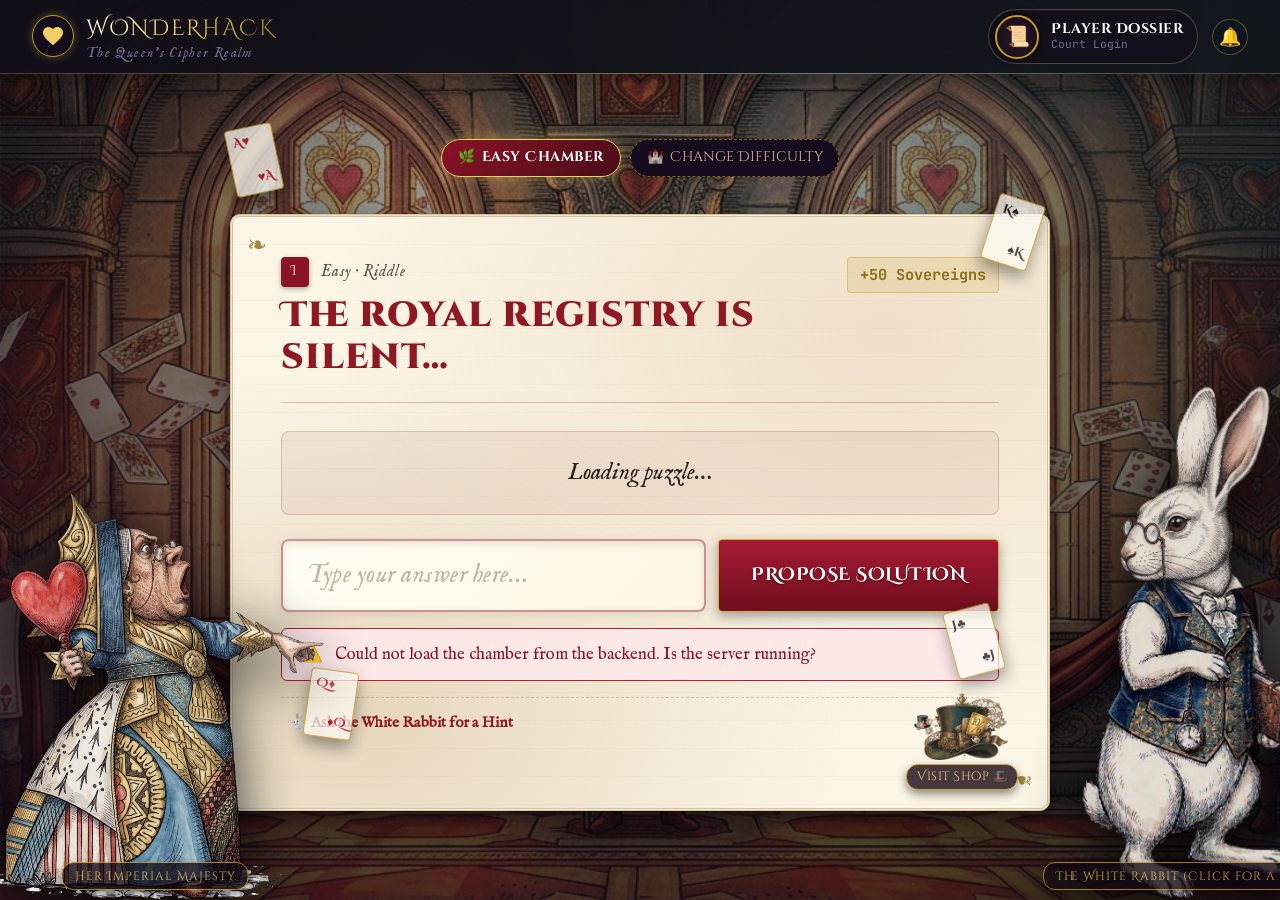
==== commit ccf38d7f: "Add Queen finale video and chamber updates" ====
--- a/public/challenges/easy/index.html
+++ b/public/challenges/easy/index.html
@@ -268,6 +268,8 @@
       border-color: var(--color-gold-bright) !important;
     }
   </style>
+  <link rel="stylesheet" href="../../css/polish.css?v=1">
+  <script defer src="../../js/motion.js?v=1"></script>
 </head>
 <body class="puzzle-room-body" data-base-path="../../">
 
@@ -404,11 +406,12 @@
   </main>
 
   <!-- Scripts -->
-  <script src="../../js/main.js?v=22"></script>
-  <script src="../../js/characters.js?v=21"></script>
-  <script src="../../js/session.js?v=10"></script>
+  <script src="../../js/main.js?v=25"></script>
+  <script src="../../js/characters.js?v=25"></script>
+  <script src="../../js/session.js?v=11"></script>
   <script src="../../js/check-is-solved.js?v=6"></script>
-  <script src="../../js/puzzle-engine.js?v=22"></script>
+  <script src="../../js/puzzle-engine.js?v=23"></script>
+  <script src="../../js/queen-finale-video.js?v=1"></script>
   <script src="../../js/chamber.js?v=2"></script>
   <script>
     document.addEventListener('DOMContentLoaded', () => {
--- a/public/css/queen-corruption.css
+++ b/public/css/queen-corruption.css
@@ -4,6 +4,45 @@
    ========================================================================== */
 
 /* Wrapper that holds the corrupted question text */
+.queen-finale-video {
+  position: fixed;
+  inset: 0;
+  width: 100vw;
+  height: 100vh;
+  height: 100dvh;
+  max-width: none;
+  max-height: none;
+  margin: 0;
+  padding: 0;
+  overflow: clip;
+  border: 0;
+  border-radius: 0;
+  background: #100a12;
+  box-shadow: none;
+}
+.queen-finale-video::backdrop { background: #08060beF; }
+.queen-finale-video video {
+  display: block;
+  width: 100vw;
+  height: 100vh;
+  height: 100dvh;
+  object-fit: contain;
+  background: #08060b;
+  object-position: center;
+}
+.queen-finale-video button {
+  position: absolute;
+  right: max(1rem, env(safe-area-inset-right));
+  bottom: max(1rem, env(safe-area-inset-bottom));
+  padding: .55rem 1rem;
+  border: 1px solid #d7ad55;
+  border-radius: 6px;
+  color: #ffe5c0;
+  background: #541426;
+  cursor: pointer;
+  font: inherit;
+}
+
 .queen-corrupted-question {
   position: relative;
   display: block;
--- a/public/css/polish.css
+++ b/public/css/polish.css
@@ -0,0 +1,179 @@
+/* Wonderland after dark: antique surfaces, precise details, a trace of signal. */
+@font-face {
+  font-family: 'IM Fell English'; font-style: normal; font-weight: 400;
+  font-display: swap; src: url('../assets/fonts/im-fell-english-regular.ttf') format('truetype');
+}
+@font-face {
+  font-family: 'IM Fell English'; font-style: italic; font-weight: 400;
+  font-display: swap; src: url('../assets/fonts/im-fell-english-italic.ttf') format('truetype');
+}
+:root {
+  --signal: #8bd8cf;
+  --signal-dim: rgba(139, 216, 207, .15);
+  --ease-court: cubic-bezier(.22, 1, .36, 1);
+  --surface-outline: rgba(218, 186, 121, .3);
+}
+
+::selection { background: #86374e; color: #fff5de; }
+html { scrollbar-color: #76614c #120e19; scrollbar-width: thin; }
+body::before {
+  background:
+    radial-gradient(ellipse at 85% 15%, rgba(53, 115, 112, .13), transparent 45%),
+    radial-gradient(ellipse at 12% 75%, rgba(121, 29, 61, .14), transparent 50%),
+    radial-gradient(ellipse at 50% 35%, rgba(15, 19, 29, .16), rgba(8, 10, 18, .82) 90%);
+}
+body::after {
+  background-image:
+    linear-gradient(rgba(139, 216, 207, .07) 1px, transparent 1px),
+    linear-gradient(90deg, rgba(139, 216, 207, .07) 1px, transparent 1px);
+  background-size: 80px 80px;
+  mask-image: linear-gradient(120deg, #000, transparent 40%, transparent 70%, #000);
+  opacity: .45;
+}
+
+.wonder-header {
+  border-bottom: 1px solid var(--surface-outline);
+  background: linear-gradient(120deg, rgba(17, 14, 24, .96), rgba(17, 24, 29, .94));
+  box-shadow: 0 10px 35px #0005;
+  backdrop-filter: blur(18px);
+}
+.wonder-header::after {
+  bottom: -1px; left: 0; right: 0;
+  background: linear-gradient(90deg, transparent 5%, #c59b2780 35%, #8bd8cf99 65%, transparent 95%);
+  opacity: .65;
+}
+.brand-crest { transition: transform .5s var(--ease-court), box-shadow .4s ease; }
+.nav-brand:hover .brand-crest { transform: rotate(-8deg); box-shadow: 0 0 22px #8bd8cf2e; }
+.brand-subtitle { letter-spacing: .1em; }
+.nav-profile, .nav-points-chip { border-color: var(--surface-outline); box-shadow: inset 0 1px 0 #ffffff05; }
+.nav-profile:hover { border-color: #8bd8cf80; background: #8bd8cf09; }
+.nav-item a, .nav-audio-toggle, .nav-logout-btn { transition: color .2s ease, background .2s ease, border-color .2s ease, transform .3s var(--ease-court); }
+.nav-item a:active, .nav-audio-toggle:active { transform: translateY(1px); }
+
+/* A small editorial label ties the storybook to the security game. */
+.court-eyebrow {
+  display: flex; align-items: center; justify-content: center; gap: .7rem;
+  color: var(--signal); font: .65rem/1.6 var(--font-mono);
+  letter-spacing: .18em; text-transform: uppercase;
+  margin: 0 0 1.3rem;
+}
+.court-eyebrow::before, .court-eyebrow::after { content: ''; width: 28px; height: 1px; background: currentColor; opacity: .45; }
+.book-cover-container {
+  border-width: 1px; border-color: #bb955f;
+  border-radius: 14px;
+  background: radial-gradient(ellipse at 50% 0, #42253a80, transparent 60%), linear-gradient(145deg, #211421f5, #100f19fa 65%, #162426f0);
+  box-shadow: 0 30px 85px #0009, inset 0 0 0 7px #d9ba7a09, 0 0 0 5px #d9ba7a0a;
+  padding-top: 3rem;
+}
+.book-cover-container .menu-title { font-size: clamp(1.8rem, 6vw, 3.6rem); letter-spacing: .06em; }
+.book-cover-container .menu-subtitle { color: #e4cda4; margin-bottom: 2.4rem; }
+.book-cover-container .menu-lore { color: #ddd1cf; max-width: 61ch; }
+.menu-crest { position: relative; width: 68px; height: 68px; border-width: 1px; box-shadow: 0 0 28px #a62b4533; }
+.menu-crest::after { content: ''; position: absolute; inset: -8px; border: 1px dashed #8bd8cf66; border-radius: 50%; pointer-events: none; }
+.cast-strip { gap: 1.5rem 2rem; border-top-color: #d9ba7a33; }
+.cast-item img { transition: transform .4s var(--ease-court), border-color .3s ease; }
+.cast-item:hover img { transform: translateY(-3px); border-color: var(--signal); }
+.flag-submit-card { border-color: var(--surface-outline); box-shadow: 0 12px 30px #0003, inset 0 1px #ffffff06; }
+
+.parchment-window, .tea-menu-parchment {
+  border-radius: 10px;
+  box-shadow: 0 22px 55px #0007, 0 3px 10px #0004;
+}
+.parchment-header { border-bottom-width: 1px; padding-bottom: 1.4rem; }
+.puzzle-question-box { line-height: 1.8; }
+.puzzle-difficulty-tag { letter-spacing: .06em; }
+.puzzle-tab-btn { transition: background .2s ease, border-color .2s ease, box-shadow .3s ease, transform .3s var(--ease-court); }
+.puzzle-tab-btn:not(.locked):hover { transform: translateY(-2px); }
+.puzzle-tab-btn.active { box-shadow: 0 3px 15px #0004, inset 0 1px #ffffff18; }
+
+.chambers-hero {
+  border-width: 1px; border-color: #b89b5c80;
+  border-radius: 12px; padding: 2.4rem 2rem;
+  box-shadow: 0 18px 45px #0005, inset 0 1px #fff1;
+}
+.chambers-hero .court-eyebrow { margin-bottom: .8rem; }
+.chambers-hero-title { font-size: clamp(1.45rem, 3vw, 2rem); line-height: 1.5; }
+.chambers-hero-subtitle { max-width: 58ch; margin: .7rem auto 0; color: #e1d1bb; }
+.chambers-grid { gap: 1.25rem; align-items: stretch; }
+.chamber-card {
+  min-width: 0; border-width: 1px; border-radius: 10px; padding: 1.6rem 1.4rem;
+  box-shadow: 0 12px 32px #0005, inset 0 1px #fff9;
+  transition: transform .4s var(--ease-court), box-shadow .4s ease, border-color .3s ease;
+}
+.chamber-card.card-easy { --chamber-accent: #2f7461; border-top-width: 3px; border-top-color: var(--chamber-accent); }
+.chamber-card.card-medium { --chamber-accent: #9b701e; border-top-width: 3px; border-top-color: var(--chamber-accent); }
+.chamber-card.card-hard { --chamber-accent: #942d47; border-top-width: 3px; border-top-color: var(--chamber-accent); }
+.chamber-card:hover, .chamber-card:focus-within { border-color: var(--chamber-accent); box-shadow: 0 22px 40px #0006, 0 0 0 3px #d9ba7a12; }
+.chamber-classification { display: flex; justify-content: space-between; gap: .5rem; margin-bottom: 1.5rem; color: #725d49; font: .65rem/1.5 var(--font-mono); letter-spacing: .11em; text-transform: uppercase; }
+.chamber-classification span:last-child { color: var(--chamber-accent); }
+.chamber-title { font-size: 1.2rem; line-height: 1.5; }
+.chamber-summary { margin: .8rem 0 1.4rem; flex: 1; }
+.chamber-description { color: #453530; font: 1rem/1.65 var(--font-story); margin-bottom: .75rem; }
+.chamber-flavour { color: #70594b; font: italic .9rem/1.6 var(--font-story); padding-left: .8rem; border-left: 2px solid #b59a714d; }
+.chamber-meta-bar { flex-wrap: wrap; gap: .6rem; border-top-style: dashed; }
+.chamber-status-pill { font-size: .7rem; }
+.badge-medium { color: #815612; background: #f4ead0; border-color: #c9a75d; }
+.chamber-action-btn { width: 100%; font-size: .75rem; letter-spacing: .06em; min-height: 48px; }
+.chamber-action-btn span { transition: transform .3s var(--ease-court); }
+.chamber-action-btn:hover span { transform: translateX(4px); }
+.progress-track { height: 5px; border-radius: 10px; overflow: hidden; }
+.progress-fill { transition: width .65s var(--ease-court); }
+.hint-card { border-radius: 9px; transition: box-shadow .3s ease, border-color .3s ease, transform .4s var(--ease-court); }
+.hint-card:hover { transform: translateY(-3px); box-shadow: 0 10px 24px #311c2012; }
+.hint-card.unlocked { border-color: #7eaa8d; box-shadow: inset 3px 0 #7eaa8d; }
+
+/* Short, deliberate feedback on controls; no animated layout. */
+.btn-victorian, .buy-hint-btn, .shop-return-btn, .broadcast-prop {
+  transition: transform .3s var(--ease-court), box-shadow .3s ease, border-color .25s ease, background .25s ease;
+}
+.btn-victorian { overflow: hidden; min-height: 44px; }
+.btn-victorian::after {
+  content: ''; position: absolute; inset: 0;
+  background: linear-gradient(110deg, transparent 25%, #ffffff14 50%, transparent 75%);
+  transform: translateX(-130%); transition: transform .65s var(--ease-court);
+  pointer-events: none;
+}
+.btn-victorian:hover::after, .btn-victorian:focus-visible::after { transform: translateX(130%); }
+.btn-victorian:active:not(:disabled), .buy-hint-btn:active:not(:disabled) { transform: translateY(1px); box-shadow: 0 2px 7px #0004; }
+:is(button, a, input, textarea, select):focus-visible { outline: 2px solid #9bded4; outline-offset: 4px; }
+:is(.parchment-window, .tea-menu-parchment, .chamber-card) :is(button, a, input, textarea, select):focus-visible { outline-color: #366c64; }
+:is(.parchment-input, .puzzle-answer-input, .flag-submit-row input, .flag-submit-row select) { transition: border-color .25s ease, box-shadow .25s ease, background .25s ease; }
+:is(.parchment-input, .puzzle-answer-input):focus { border-color: #70978a; box-shadow: 0 0 0 4px #508f7817; }
+.feedback-banner.show { animation: wh-feedback .3s var(--ease-court); }
+.dialogue-bubble-text { overflow-wrap: anywhere; }
+
+@media (hover: hover) and (pointer: fine) {
+  .chamber-card:hover { transform: translateY(-7px); }
+  .broadcast-prop:hover { transform: translateY(-3px); }
+}
+@media (prefers-reduced-motion: no-preference) {
+  .menu-crest::after { animation: wh-seal-orbit 35s linear infinite; }
+  .wh-reveal.is-in-view { animation: wh-arrive .65s var(--ease-court) var(--reveal-delay, 0ms) backwards; }
+  .wh-value-changed { animation: wh-value .55s var(--ease-court); }
+  .queen-corrupted-question { animation-duration: 7s; }
+  .queen-corrupted-question::before { animation-duration: 8s; }
+  .queen-corrupted-question::after { animation-duration: 9s; }
+}
+@keyframes wh-arrive { from { opacity: 0; transform: translateY(16px); } to { opacity: 1; transform: translateY(0); } }
+@keyframes wh-feedback { from { opacity: 0; translate: 0 5px; } to { opacity: 1; translate: 0 0; } }
+@keyframes wh-seal-orbit { to { transform: rotate(360deg); } }
+@keyframes wh-value { 40% { color: #f5e8bd; text-shadow: 0 0 10px #f5e8bd80; } }
+
+@media (max-width: 640px) {
+  body[class] { background-attachment: scroll; }
+  .wonder-header { backdrop-filter: blur(10px); }
+  .book-cover-container { padding: 2rem 1.2rem; border-radius: 10px; }
+  .court-eyebrow { font-size: .625rem; letter-spacing: .1em; gap: .45rem; }
+  .court-eyebrow::before, .court-eyebrow::after { width: 15px; }
+  .chambers-hero { padding: 1.6rem 1.1rem; }
+  .chamber-card { padding: 1.4rem; }
+  .parchment-window { padding: 1.7rem 1.2rem; margin-inline: auto; }
+  .parchment-header { gap: .7rem; flex-wrap: wrap; }
+  .cast-strip { gap: 1.2rem; }
+}
+@media (prefers-reduced-motion: reduce) {
+  html, .royal-transcript { scroll-behavior: auto; }
+  .wh-reveal { opacity: 1; transform: none; }
+  .btn-victorian::after { display: none; }
+  .queen-corrupted-question, .queen-corrupted-question::before, .queen-corrupted-question::after { animation: none !important; }
+}
